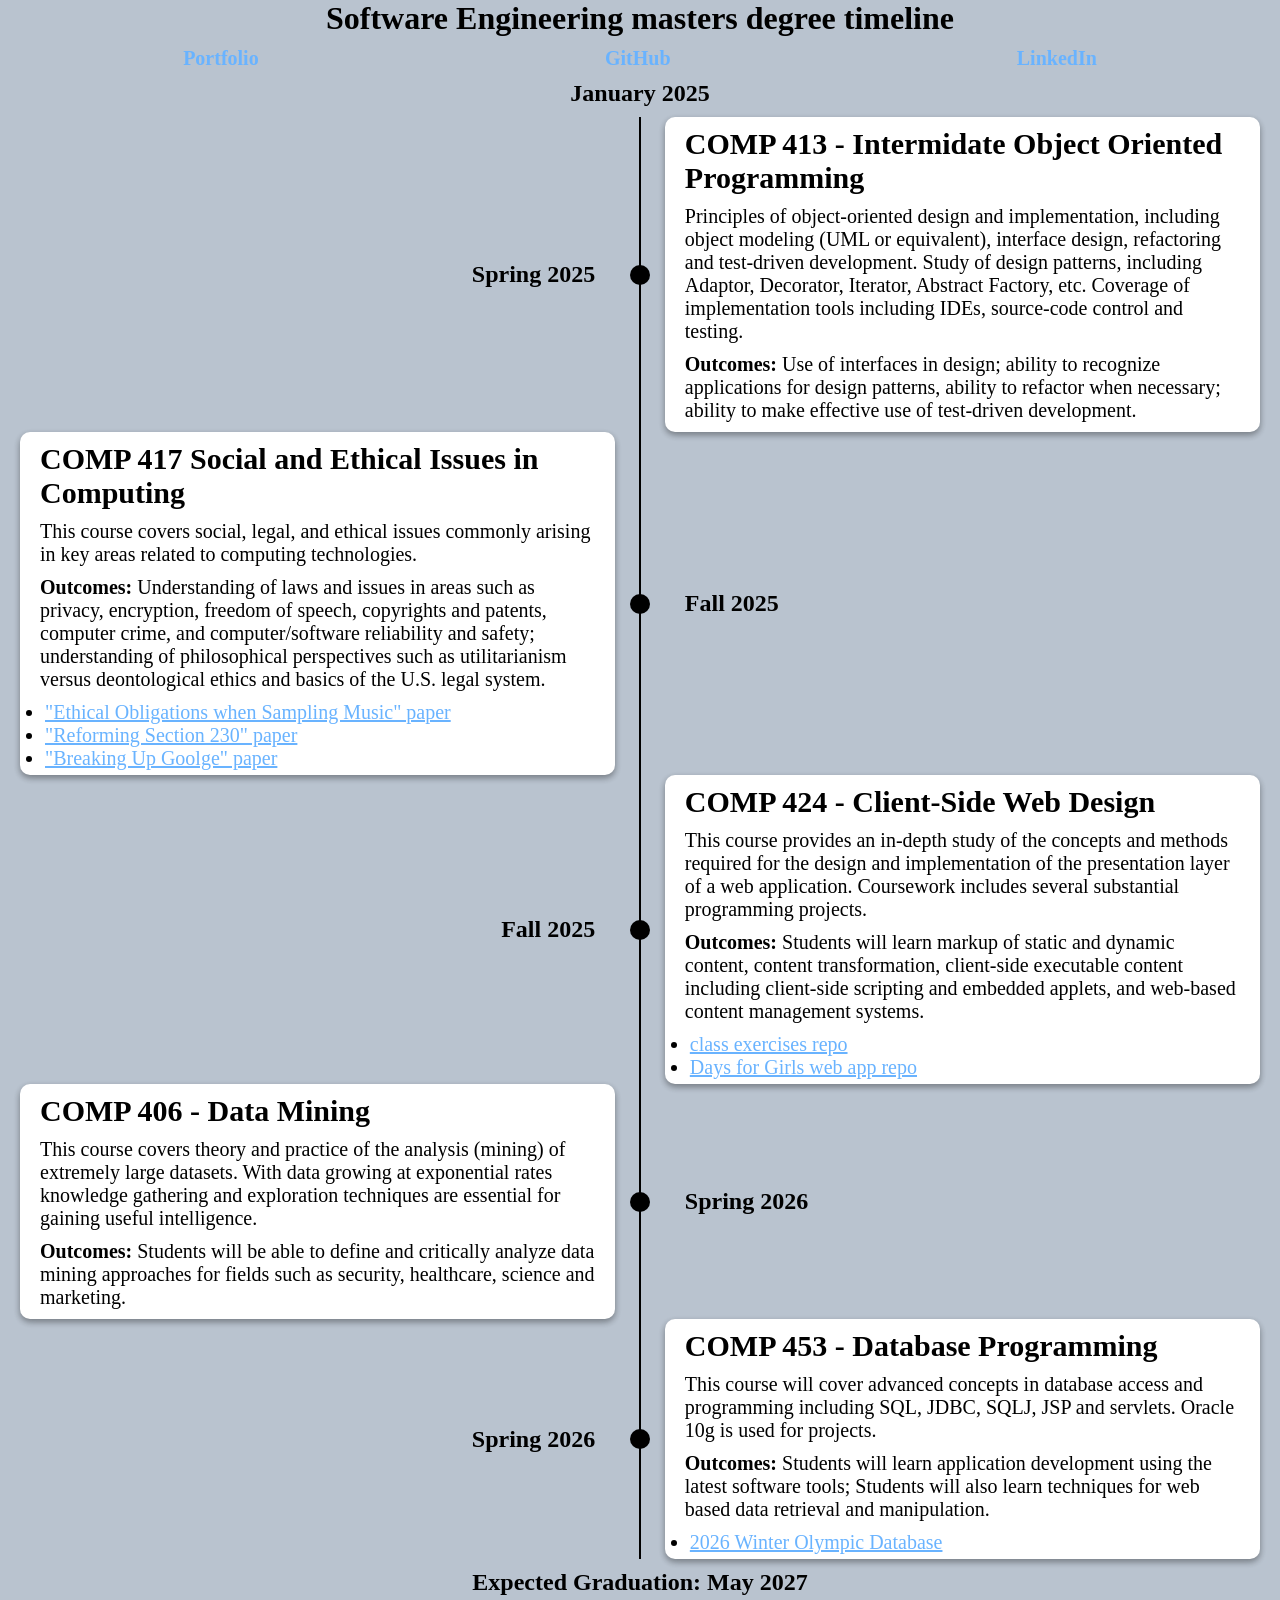
==== index.html @ 62dbe73b "Update index.html" ====
<!DOCTYPE html>
<html lang="en">
  <head>
    <meta charset="UTF-8" />
    <meta name="viewport" content="width=device-width, initial-scale=1.0" />
    <title>SE masters degree timeline</title>
    <link rel="stylesheet" href="style.css" />
  </head>

  <body>
    <header>
      <h1>Software Engineering masters degree timeline</h1>
      <nav>
        <a href="https://ryanmontville.com/">Portfolio</a>
        <a href="https://github.com/ryan-montville" target="_blanklin"
          >GitHub</a
        >
        <a href="https://www.linkedin.com/in/ryanmontville/" target="_blank"
          >LinkedIn</a
        >
      </nav>
    </header>
    <h2 class="start">January 2025</h2>
    <div id="container">
      <div id="timeline"></div>
      <div class="left course">
        <div class="date">
          <h2>Spring 2025</h2>
        </div>
        <div class="point-wrapper">
          <span class="point"></span>
        </div>
        <article>
          <h2>COMP 413 - Intermidate Object Oriented Programming</h2>
          <p>
            Principles of object-oriented design and implementation, including
            object modeling (UML or equivalent), interface design, refactoring
            and test-driven development. Study of design patterns, including
            Adaptor, Decorator, Iterator, Abstract Factory, etc. Coverage of
            implementation tools including IDEs, source-code control and
            testing.
          </p>
          <p>
            <b>Outcomes:</b> Use of interfaces in design; ability to recognize
            applications for design patterns, ability to refactor when
            necessary; ability to make effective use of test-driven development.
          </p>
        </article>
      </div>
      <div class="right course">
        <div class="date">
          <h2>Fall 2025</h2>
        </div>
        <div class="point-wrapper">
          <span class="point"></span>
        </div>
        <article>
          <h2>COMP 417 Social and Ethical Issues in Computing</h2>
          <p>
            This course covers social, legal, and ethical issues commonly
            arising in key areas related to computing technologies.
          </p>
          <p>
            <b>Outcomes:</b> Understanding of laws and issues in areas such as
            privacy, encryption, freedom of speech, copyrights and patents,
            computer crime, and computer/software reliability and safety;
            understanding of philosophical perspectives such as utilitarianism
            versus deontological ethics and basics of the U.S. legal system.
          </p>
          <ul>
            <li>
              <a
                href="https://github.com/ryan-montville/ryan-montville.github.io/blob/main/papers/COMP-417_Ethical_Obligations_when_Sampling_Music.docx.pdf"
                target="_blank"
                >"Ethical Obligations when Sampling Music" paper</a
              >
            </li>
            <li>
              <a
                href="https://github.com/ryan-montville/ryan-montville.github.io/blob/main/papers/COMP-417_Reforming_Section_230.pdf"
                target="_blank"
                >"Reforming Section 230" paper</a
              >
            </li>
            <li>
              <a
                href="https://github.com/ryan-montville/ryan-montville.github.io/blob/main/papers/COMP-417_Breaking-Up-Goolge.pdf"
                target="_blank"
                >"Breaking Up Goolge" paper</a
              >
            </li>
          </ul>
        </article>
      </div>
      <div class="left course">
        <div class="date">
          <h2>Fall 2025</h2>
        </div>

        <div class="point-wrapper">
          <span class="point"></span>
        </div>
        <article>
          <h2>COMP 424 - Client-Side Web Design</h2>
          <p>
            This course provides an in-depth study of the concepts and methods
            required for the design and implementation of the presentation layer
            of a web application. Coursework includes several substantial
            programming projects.
          </p>
          <p>
            <b>Outcomes:</b> Students will learn markup of static and dynamic
            content, content transformation, client-side executable content
            including client-side scripting and embedded applets, and web-based
            content management systems.
          </p>
          <ul>
            <li>
              <a href="https://github.com/ryan-montville/cs424ClassExercises"
                >class exercises repo</a
              >
            </li>
            <li>
              <a href="https://github.com/ryan-montville/days-for-girls-solon"
                >Days for Girls web app repo</a
              >
            </li>
          </ul>
        </article>
      </div>
      <div class="right course">
        <div class="date">
          <h2>Spring 2026</h2>
        </div>

        <div class="point-wrapper">
          <span class="point"></span>
        </div>
        <article>
          <h2>COMP 406 - Data Mining</h2>
          <p>
            This course covers theory and practice of the analysis (mining) of
            extremely large datasets. With data growing at exponential rates
            knowledge gathering and exploration techniques are essential for
            gaining useful intelligence.
          </p>
          <p>
            <b>Outcomes:</b> Students will be able to define and critically
            analyze data mining approaches for fields such as security,
            healthcare, science and marketing.
          </p>
        </article>
      </div>
      <div class="left course">
        <div class="date">
          <h2>Spring 2026</h2>
        </div>
        <div class="point-wrapper">
          <span class="point"></span>
        </div>
        <article>
          <h2>COMP 453 - Database Programming</h2>
          <p>
            This course will cover advanced concepts in database access and
            programming including SQL, JDBC, SQLJ, JSP and servlets. Oracle 10g
            is used for projects.
          </p>
          <p>
            <b>Outcomes:</b> Students will learn application development using
            the latest software tools; Students will also learn techniques for
            web based data retrieval and manipulation.
          </p>
          <ul>
            <li><a href="https://github.com/ryan-montville/winter-olympic-database">2026 Winter Olympic Database</a></li>
          </ul>
        </article>
      </div>
    </div>
    <h2 class="end">Expected Graduation: May 2027</h2>
  </body>
</html>
---- style.css ----
* {
    padding: 0;
    margin: 0;
}

@media (prefers-color-scheme: dark) {
    :root {
        --body-background-color: #1a1a1a;
        --body-color: #ccc;
        --nav-background-color: #630d83;
        --main-background-color: #2e2e2e;
        --link-color: #69b3ff;
    }
}
@media (prefers-color-scheme: light) {
    :root {
        --body-background-color: #b9c3cf;
        --body-color: #000;
        --nav-background-color: #a630d2;
        --main-background-color: #fff;
        --link-color: #69b3ff;

    }
}

body {
    position: relative;
    z-index: 1;
    background-color: var(--body-background-color);
    color: var(--body-color);
    overflow-x: hidden;
    width: 100vw;
}

header h1 {
    text-align: center;
}

nav {
    display: flex;
    justify-content: space-around;
    margin: 10px;
}

a {
    color: var(--link-color);
}

nav a {
    font-size: 20px;
    font-weight: bold;
    text-decoration: none;
}

nav a:hover {
    text-decoration: underline;
}

.start, .end {
    text-align: center;
    margin: 10px;
}

#container {
    margin: 0 20px;
    position: relative;
}

#timeline {
    position: absolute;
    left: 50%;
    transform: translateX(-50%);
    top: 0;
    bottom: 0;
    width: 2px;
    background-color: var(--body-color);
}

.left,
.right {
    justify-content: space-between;
    align-items: center;
}

.right {
    flex-direction: row-reverse;
}

.course {
    display: flex;
    width: 100%;
}

.date {
    flex-basis: 48%;
}

.left .date {
    text-align: right;
}

.right .date {
    text-align: left;
}

.point {
    display: block;
    width: 20px;
    height: 20px;
    flex-basis: 2%;
    background-color: var(--body-color);
    border-radius: 20px;
}

.course article {
    background-color: var(--main-background-color);
    flex-basis: 48%;
    font-size: 20px;
    border-radius: 10px;
    box-shadow:
        0 3px 6px rgba(0, 0, 0, 0.16),
        0 3px 6px rgba(0, 0, 0, 0.23);
}

.course article p, .course h2 {
    margin: 10px 20px;
}

ul {
    margin: 5px 25px;
}


@media (max-width: 800px) {
    .left,
    .right {
        flex-direction: column;
    }
    article {
        margin-bottom: 20px;
    }
    #timeline {
        display: none;
    }
    .point-wrapper {
        display: none;
    }
    .right .date,
    .left .date {
        text-align: left;
    }
}
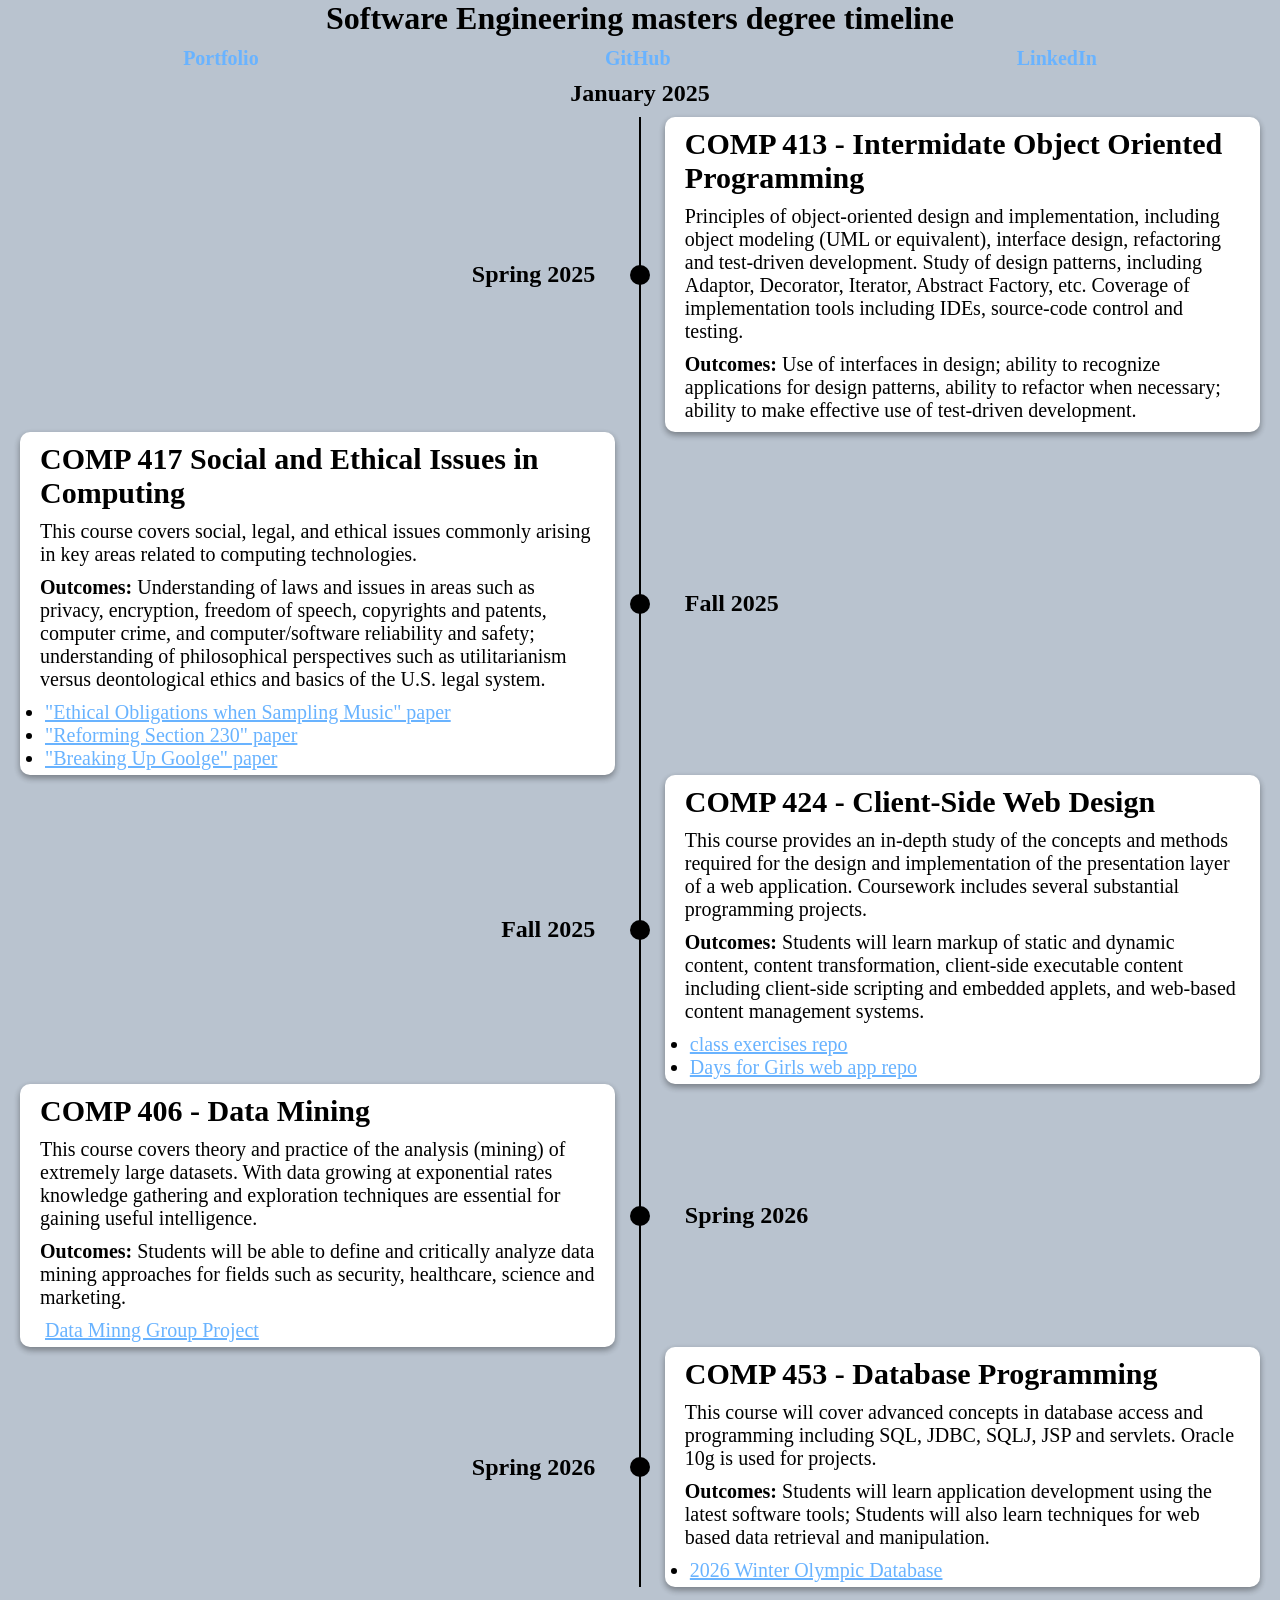
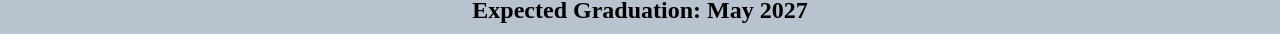
==== commit 220cea1f: "Update index.html" ====
--- a/index.html
+++ b/index.html
@@ -149,6 +149,9 @@
             analyze data mining approaches for fields such as security,
             healthcare, science and marketing.
           </p>
+          <ul>
+            <a href="https://github.com/ryan-montville/comp-406-group-project">Data Minng Group Project</a>
+          </ul>
         </article>
       </div>
       <div class="left course">
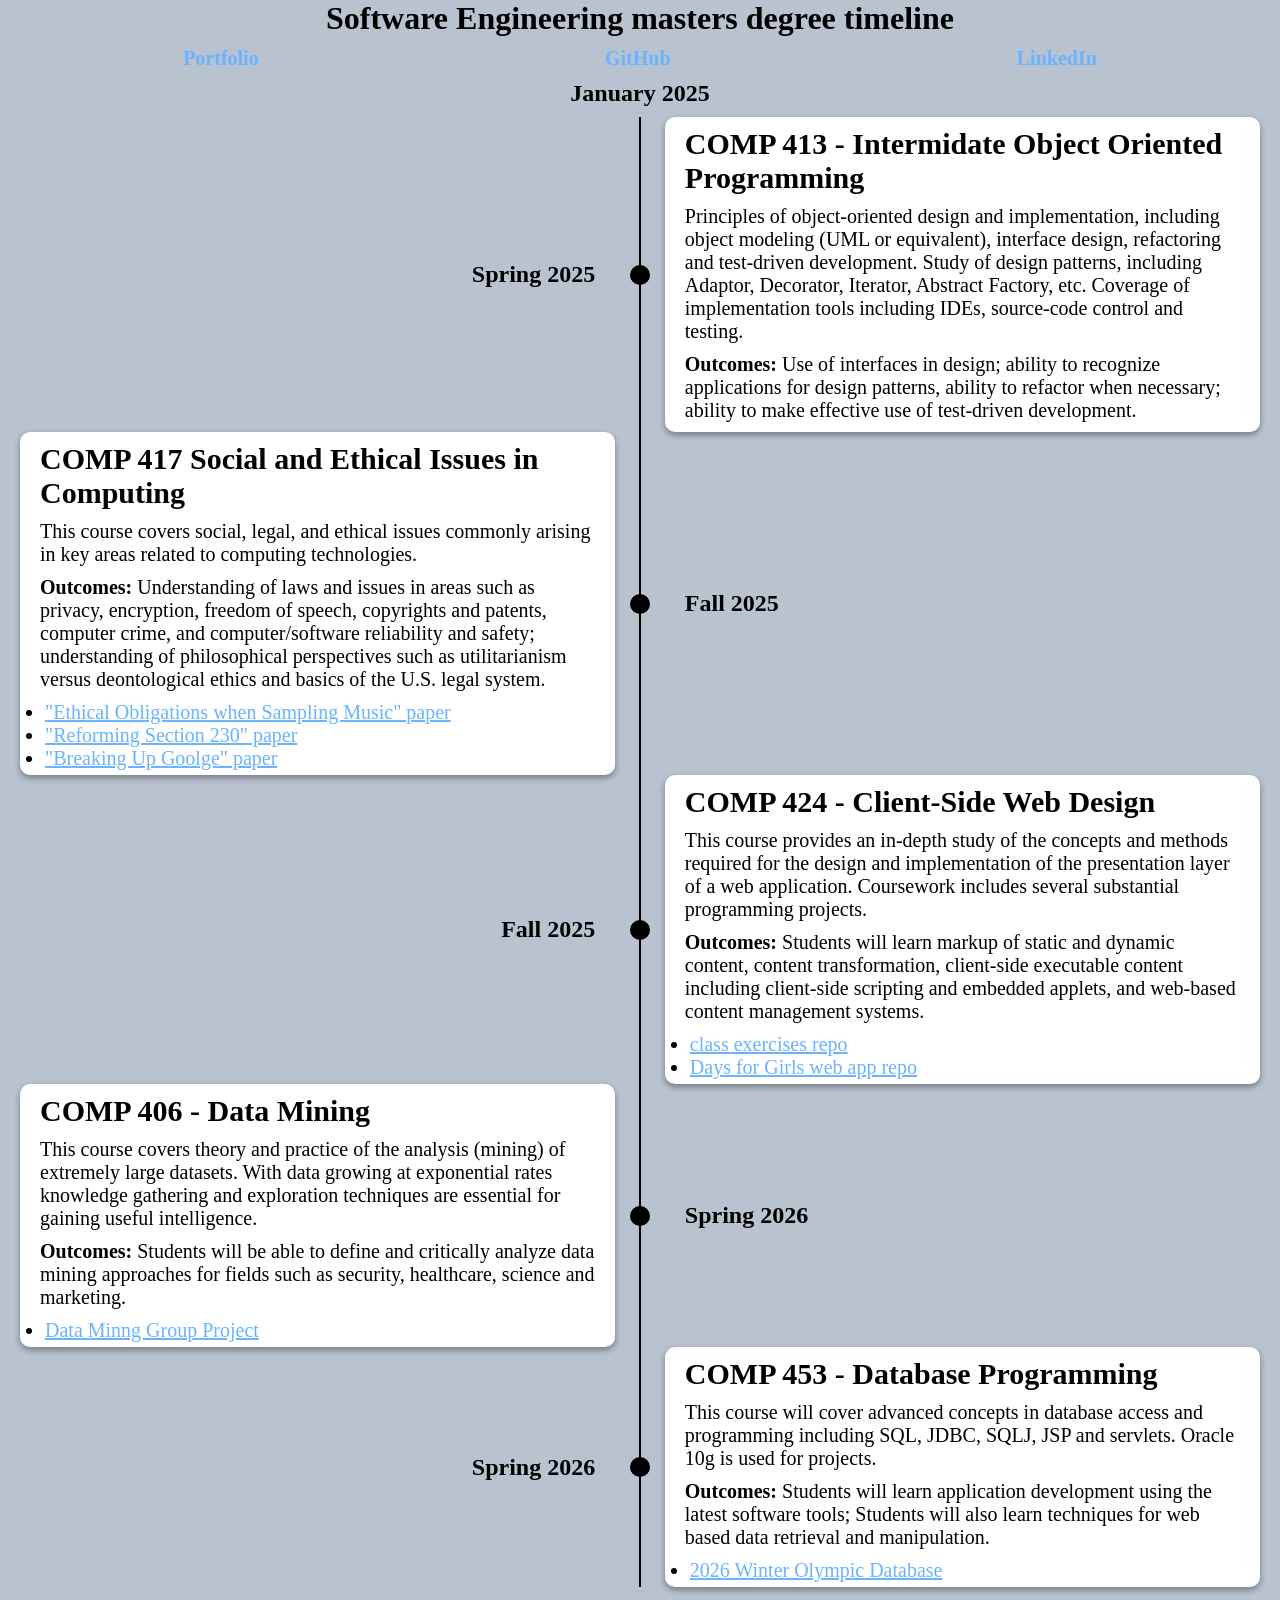
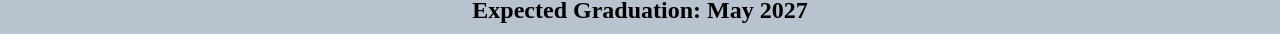
==== commit 5f881828: "Update index.html" ====
--- a/index.html
+++ b/index.html
@@ -150,7 +150,7 @@
             healthcare, science and marketing.
           </p>
           <ul>
-            <a href="https://github.com/ryan-montville/comp-406-group-project">Data Minng Group Project</a>
+            <li><a href="https://github.com/ryan-montville/comp-406-group-project">Data Minng Group Project</a></li>
           </ul>
         </article>
       </div>
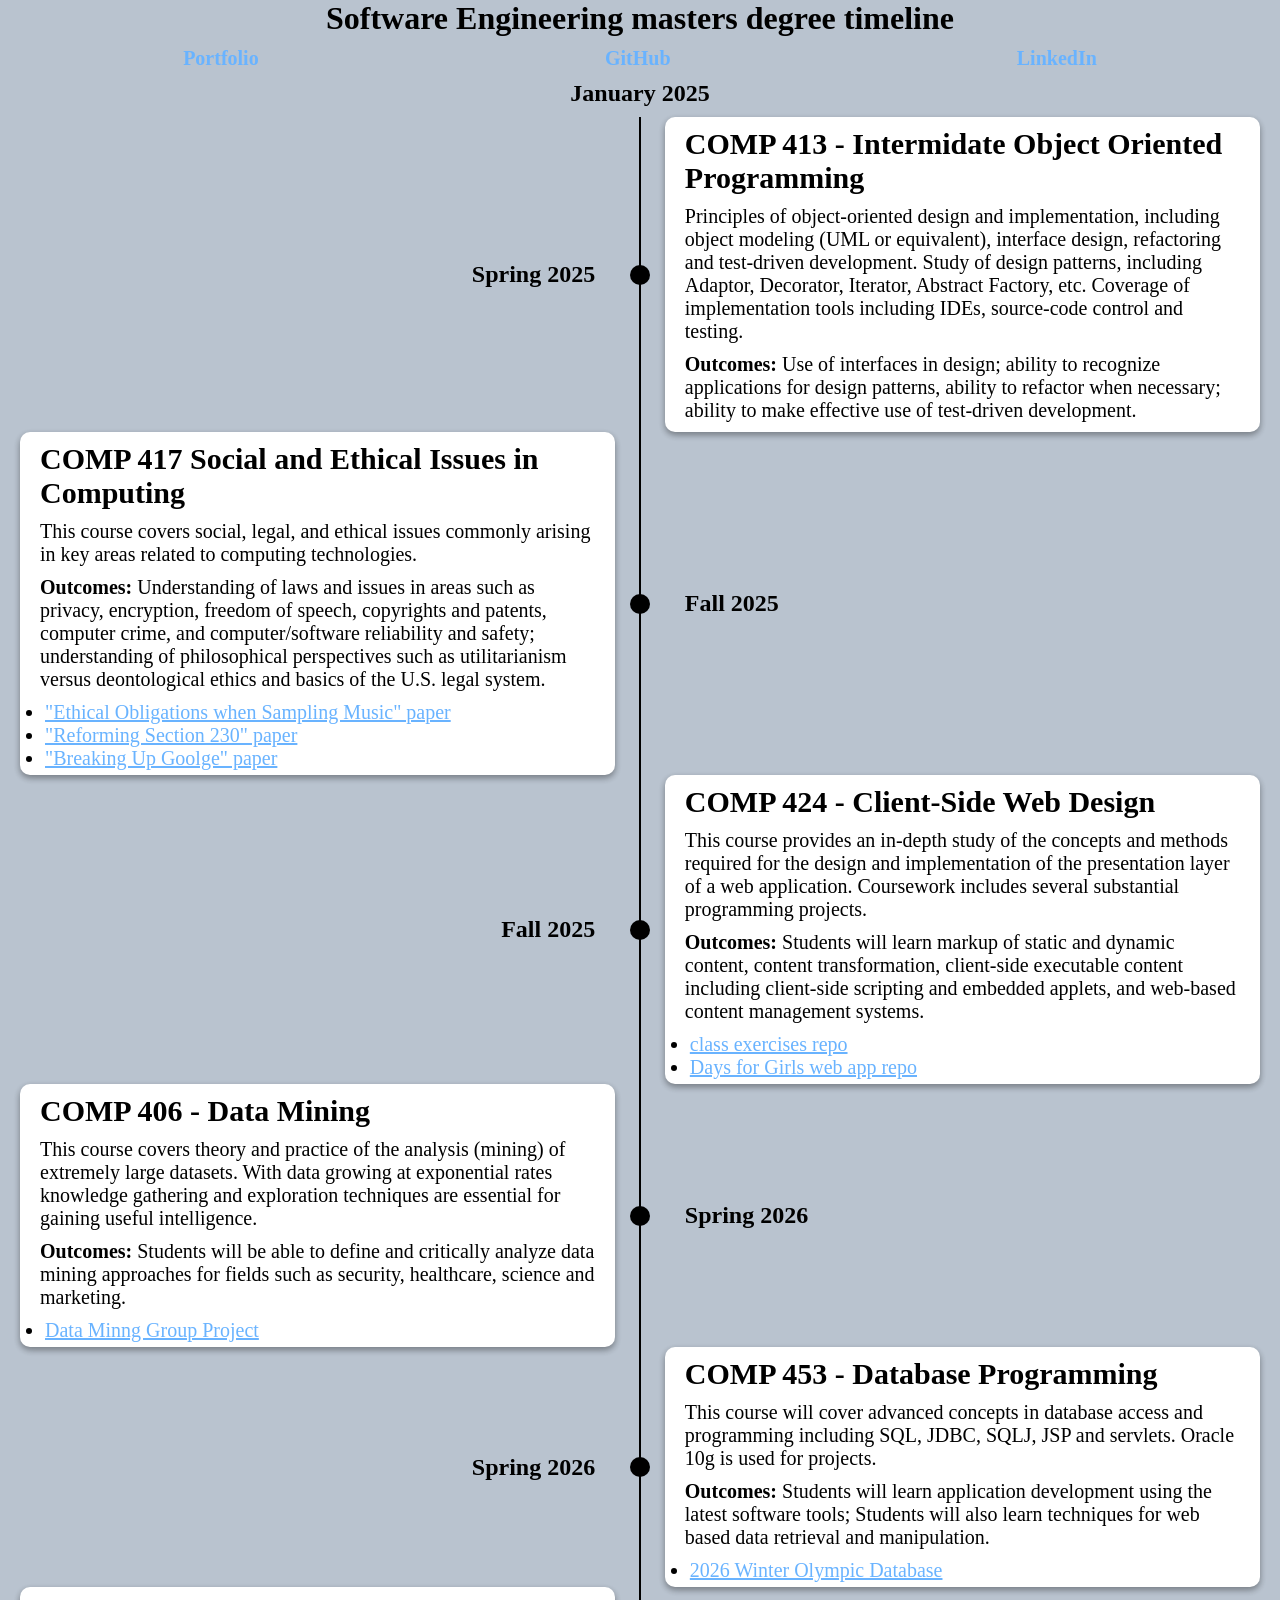
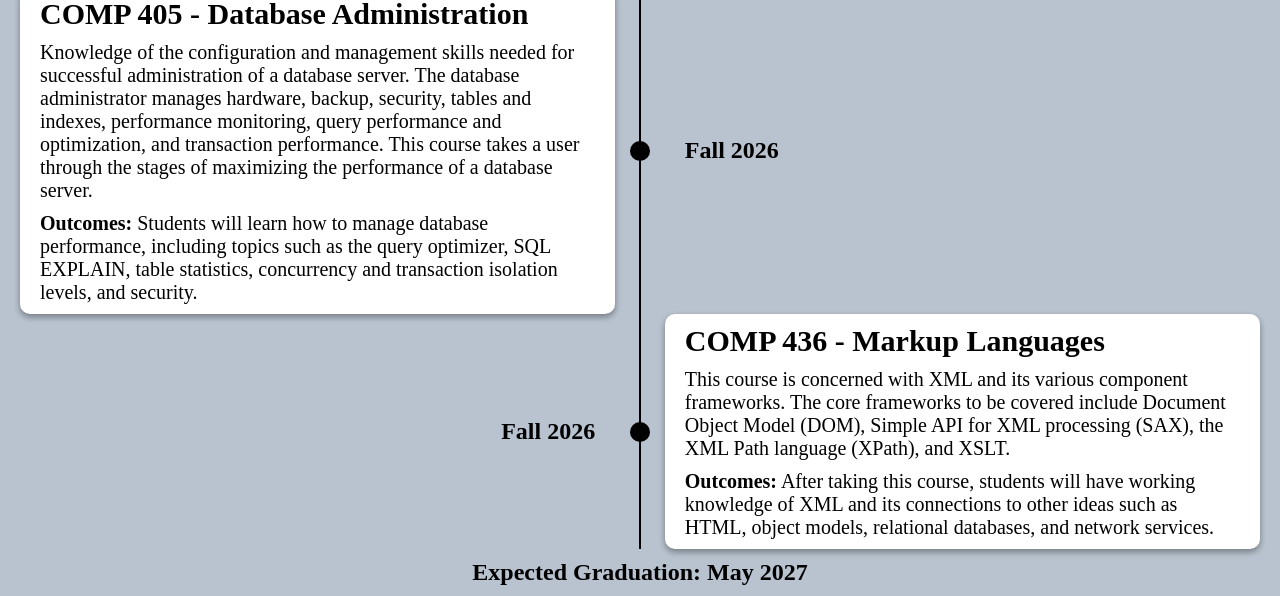
==== commit 88cb1846: "Adding fall 2026 classes" ====
--- a/index.html
+++ b/index.html
@@ -178,6 +178,40 @@
           </ul>
         </article>
       </div>
+    <div class="right course">
+        <div class="date">
+          <h2>Fall 2026</h2>
+        </div>
+        <div class="point-wrapper">
+          <span class="point"></span>
+        </div>
+        <article>
+          <h2>COMP 405 - Database Administration</h2>
+          <p>
+            Knowledge of the configuration and management skills needed for successful administration of a database server. The database administrator manages hardware, backup, security, tables and indexes, performance monitoring, query performance and optimization, and transaction performance. This course takes a user through the stages of maximizing the performance of a database server.
+          </p>
+          <p>
+            <b>Outcomes:</b> Students will learn how to manage database performance, including topics such as the query optimizer, SQL EXPLAIN, table statistics, concurrency and transaction isolation levels, and security.
+          </p>
+        </article>
+      </div>
+      <div class="left course">
+        <div class="date">
+          <h2>Fall 2026</h2>
+        </div>
+        <div class="point-wrapper">
+          <span class="point"></span>
+        </div>
+        <article>
+          <h2>COMP 436 - Markup Languages</h2>
+          <p>
+           This course is concerned with XML and its various component frameworks. The core frameworks to be covered include Document Object Model (DOM), Simple API for XML processing (SAX), the XML Path language (XPath), and XSLT.
+          </p>
+          <p>
+            <b>Outcomes:</b> After taking this course, students will have working knowledge of XML and its connections to other ideas such as HTML, object models, relational databases, and network services.
+          </p>
+        </article>
+      </div>
     </div>
     <h2 class="end">Expected Graduation: May 2027</h2>
   </body>
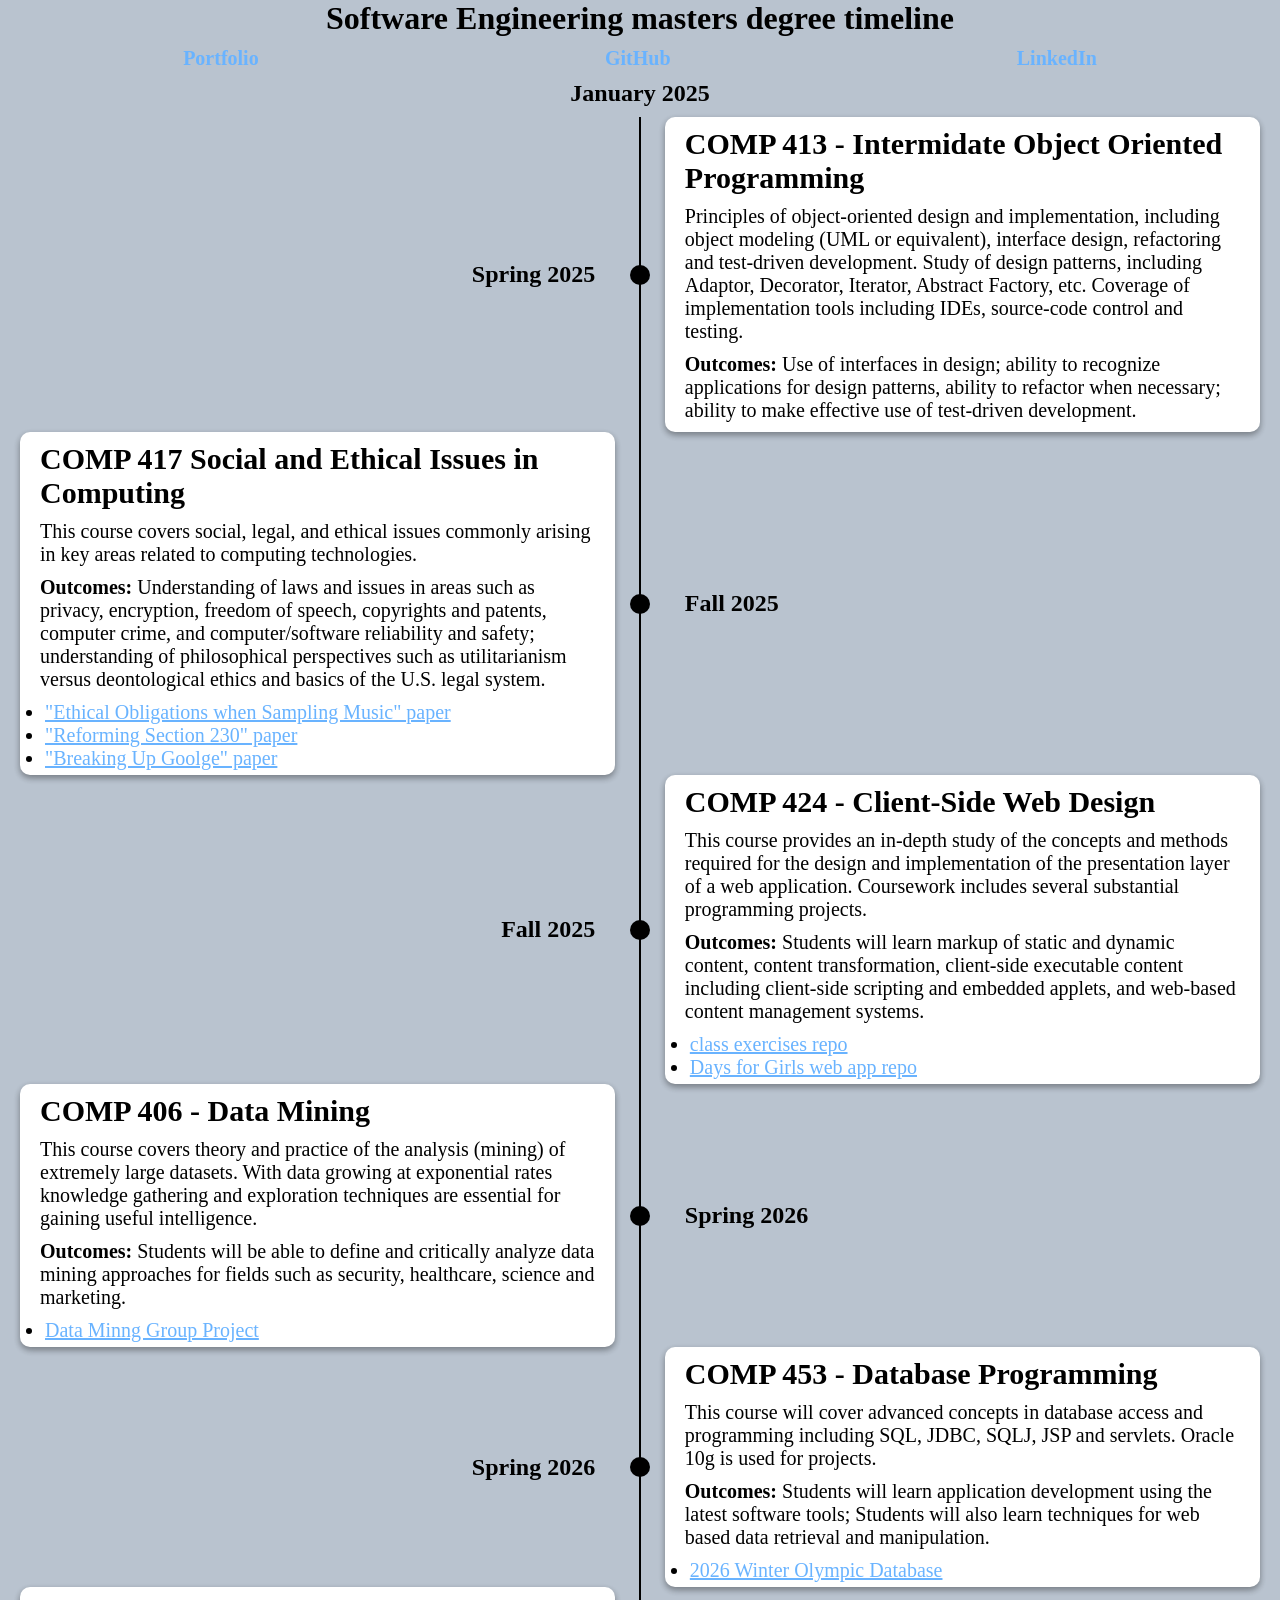
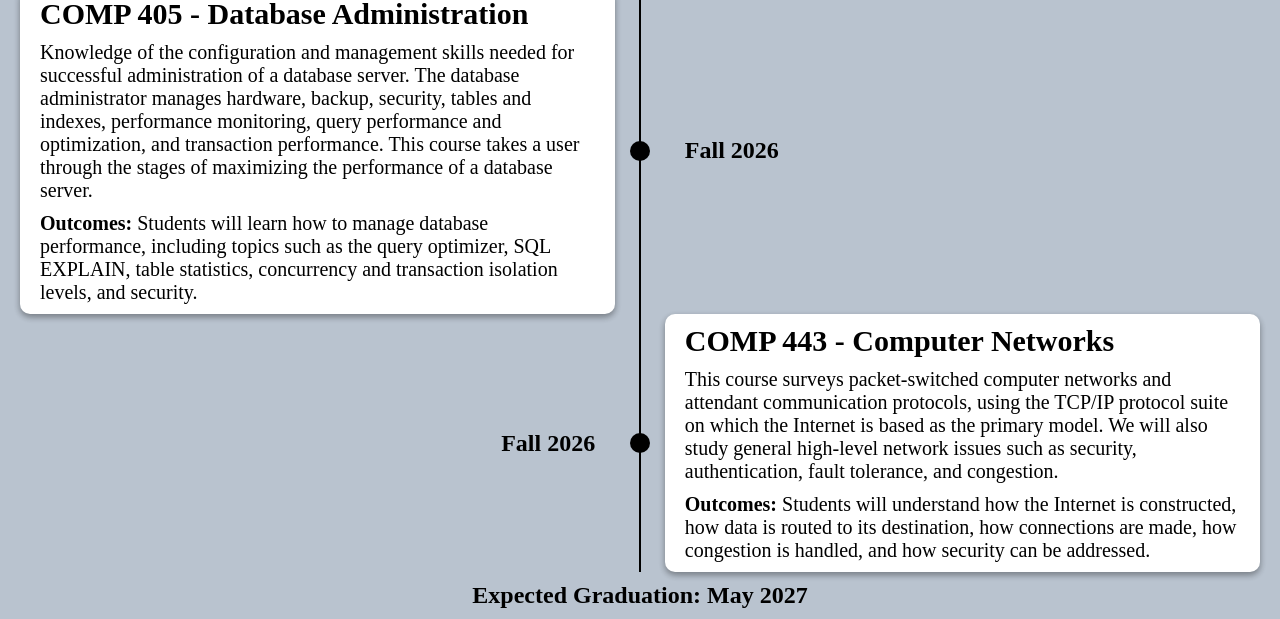
==== commit 233275cc: "updating courses" ====
--- a/index.html
+++ b/index.html
@@ -203,13 +203,12 @@
           <span class="point"></span>
         </div>
         <article>
-          <h2>COMP 436 - Markup Languages</h2>
-          <p>
-           This course is concerned with XML and its various component frameworks. The core frameworks to be covered include Document Object Model (DOM), Simple API for XML processing (SAX), the XML Path language (XPath), and XSLT.
-          </p>
-          <p>
-            <b>Outcomes:</b> After taking this course, students will have working knowledge of XML and its connections to other ideas such as HTML, object models, relational databases, and network services.
-          </p>
+          <h2>COMP 443 - Computer Networks</h2>
+          <p>
+          This course surveys packet-switched computer networks and attendant communication protocols, using the TCP/IP protocol suite on which the Internet is based as the primary model. We will also study general high-level network issues such as security, authentication, fault tolerance, and congestion.
+          </p>
+          <p>
+            <b>Outcomes:</b> Students will understand how the Internet is constructed, how data is routed to its destination, how connections are made, how congestion is handled, and how security can be addressed.
         </article>
       </div>
     </div>
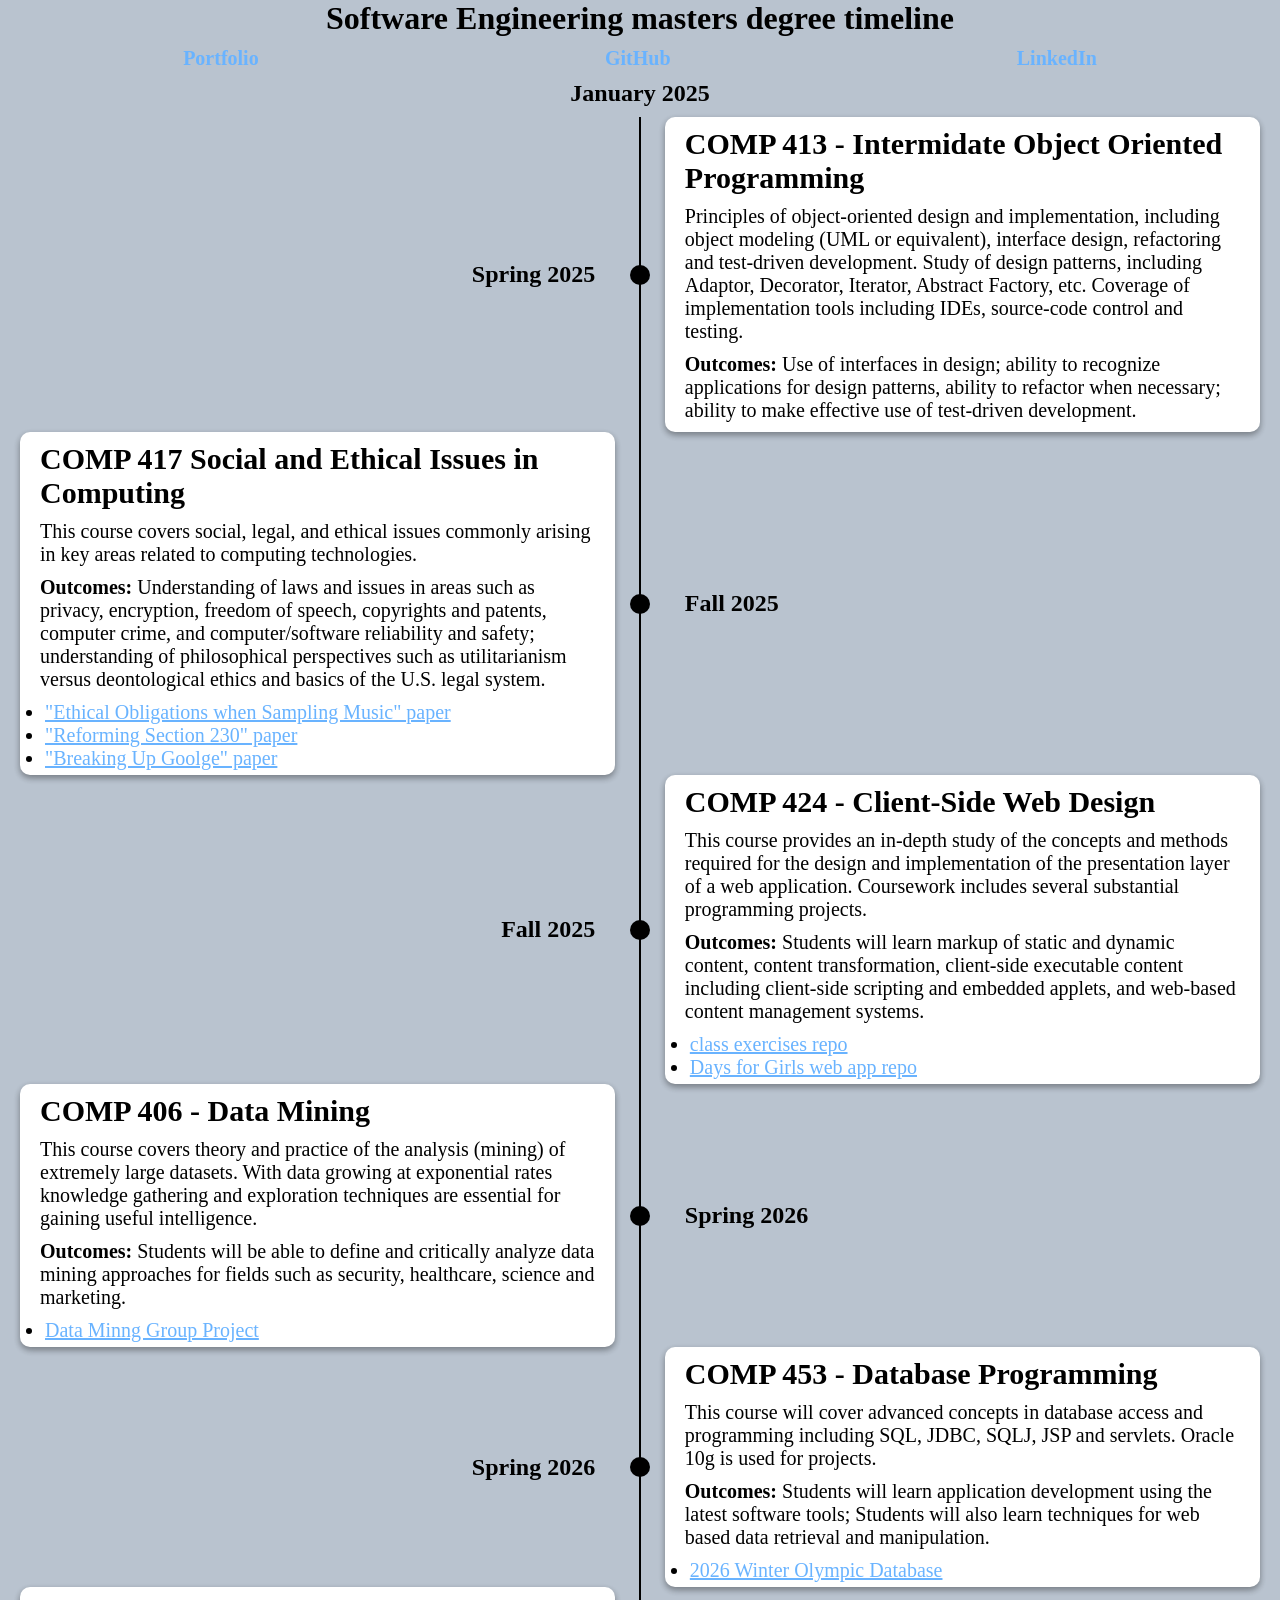
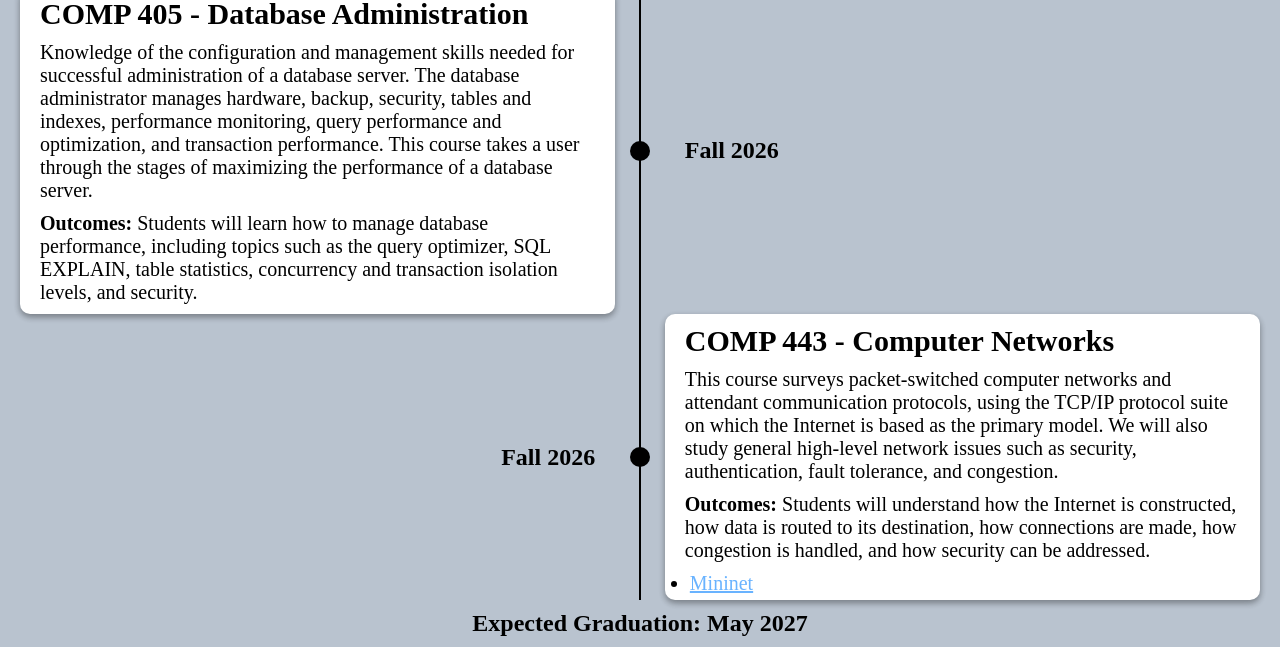
==== commit f11691b5: "Adding mininet project" ====
--- a/index.html
+++ b/index.html
@@ -209,6 +209,10 @@
           </p>
           <p>
             <b>Outcomes:</b> Students will understand how the Internet is constructed, how data is routed to its destination, how connections are made, how congestion is handled, and how security can be addressed.
+          </p>
+          <ul>
+            <li><a href="https://github.com/ryan-montville/COMP-443-Mininet">Mininet</a></li>
+          </ul>
         </article>
       </div>
     </div>
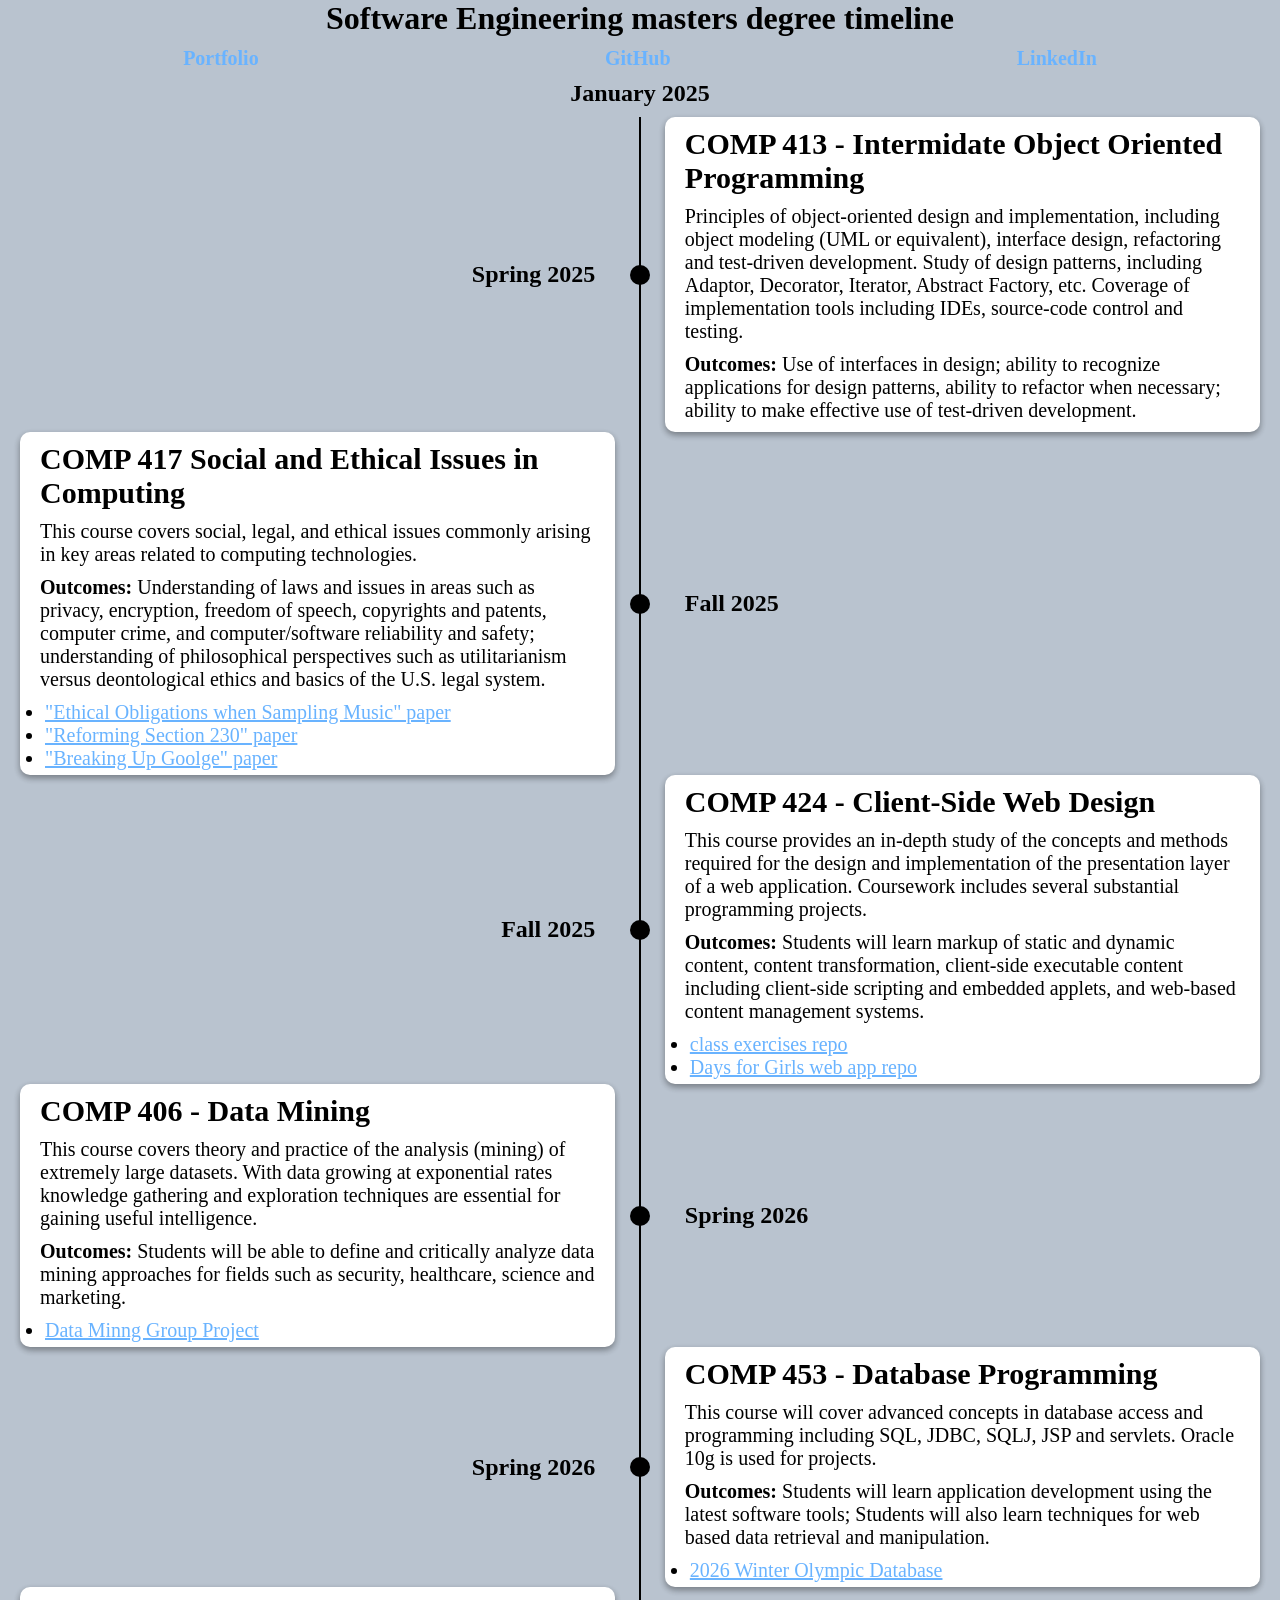
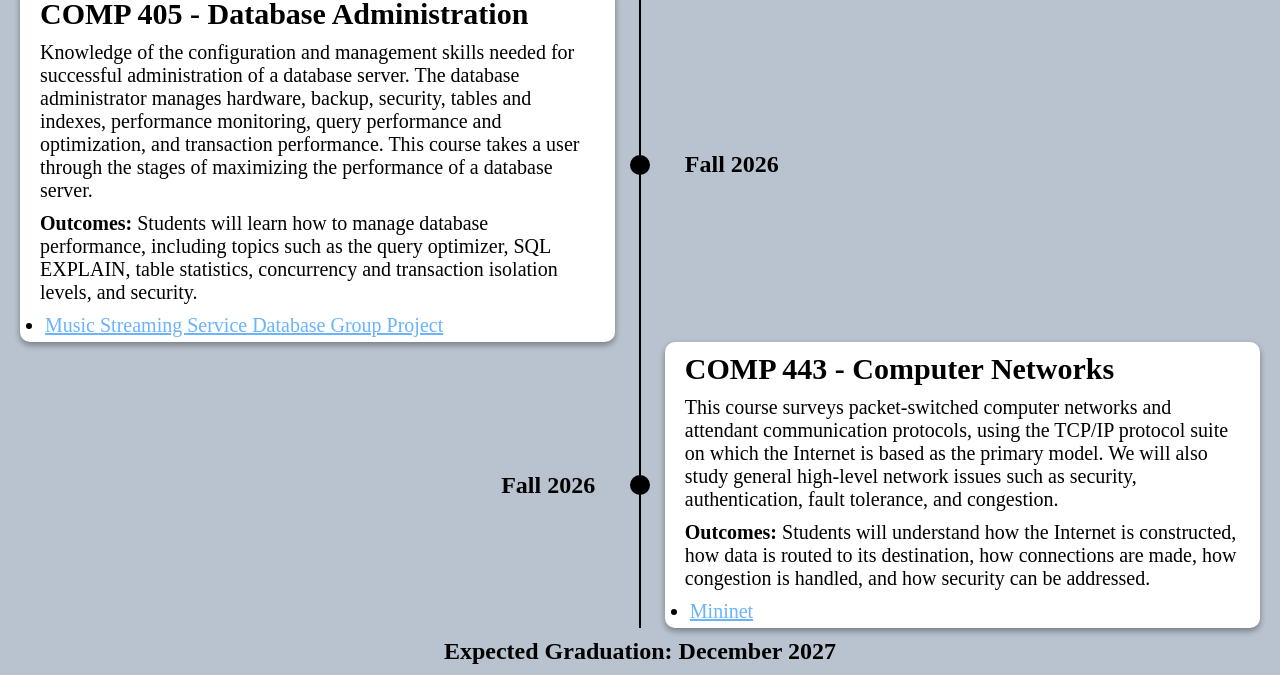
==== commit bec8c6db: "Update index.html" ====
--- a/index.html
+++ b/index.html
@@ -193,6 +193,9 @@
           <p>
             <b>Outcomes:</b> Students will learn how to manage database performance, including topics such as the query optimizer, SQL EXPLAIN, table statistics, concurrency and transaction isolation levels, and security.
           </p>
+          <ul>
+            <li><a href="https://github.com/ryan-montville/COMP-405-Group-Project">Music Streaming Service Database Group Project</a></li>
+          </ul>
         </article>
       </div>
       <div class="left course">
@@ -216,6 +219,6 @@
         </article>
       </div>
     </div>
-    <h2 class="end">Expected Graduation: May 2027</h2>
+    <h2 class="end">Expected Graduation: December 2027</h2>
   </body>
 </html>
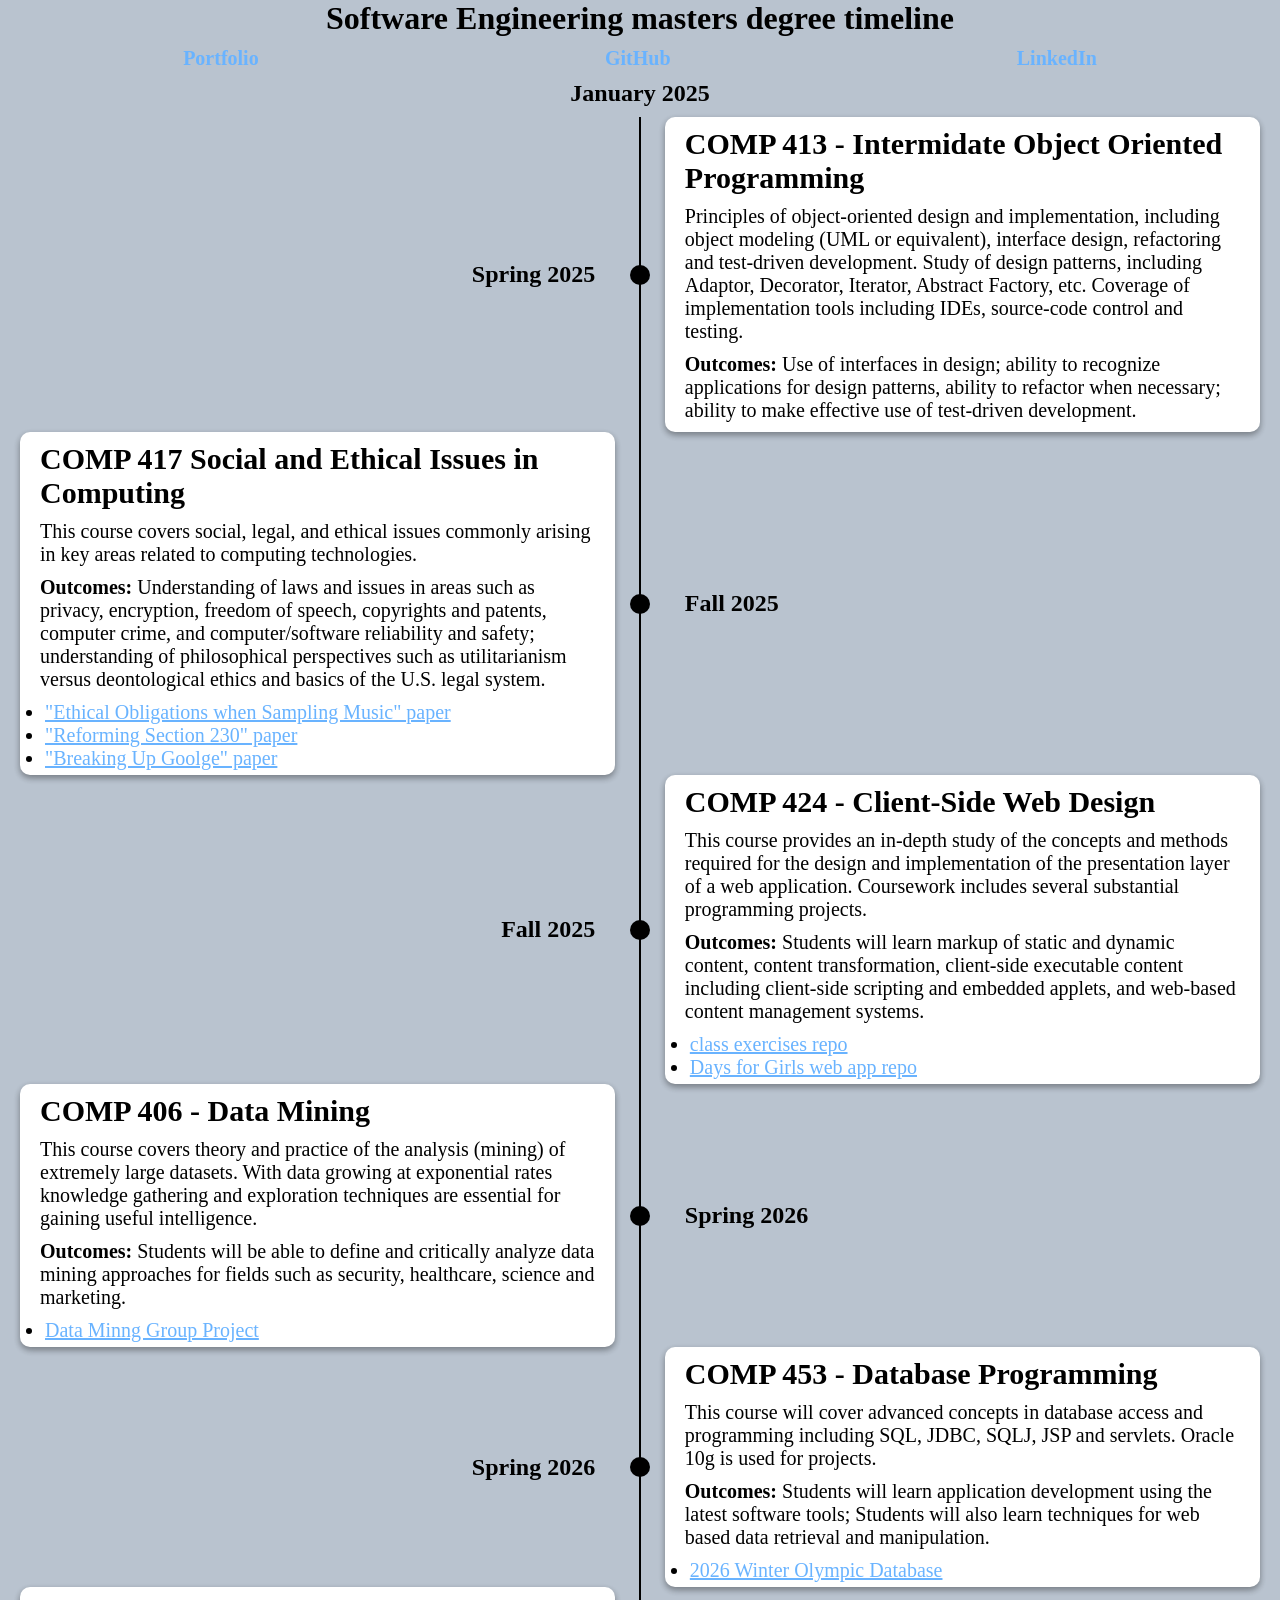
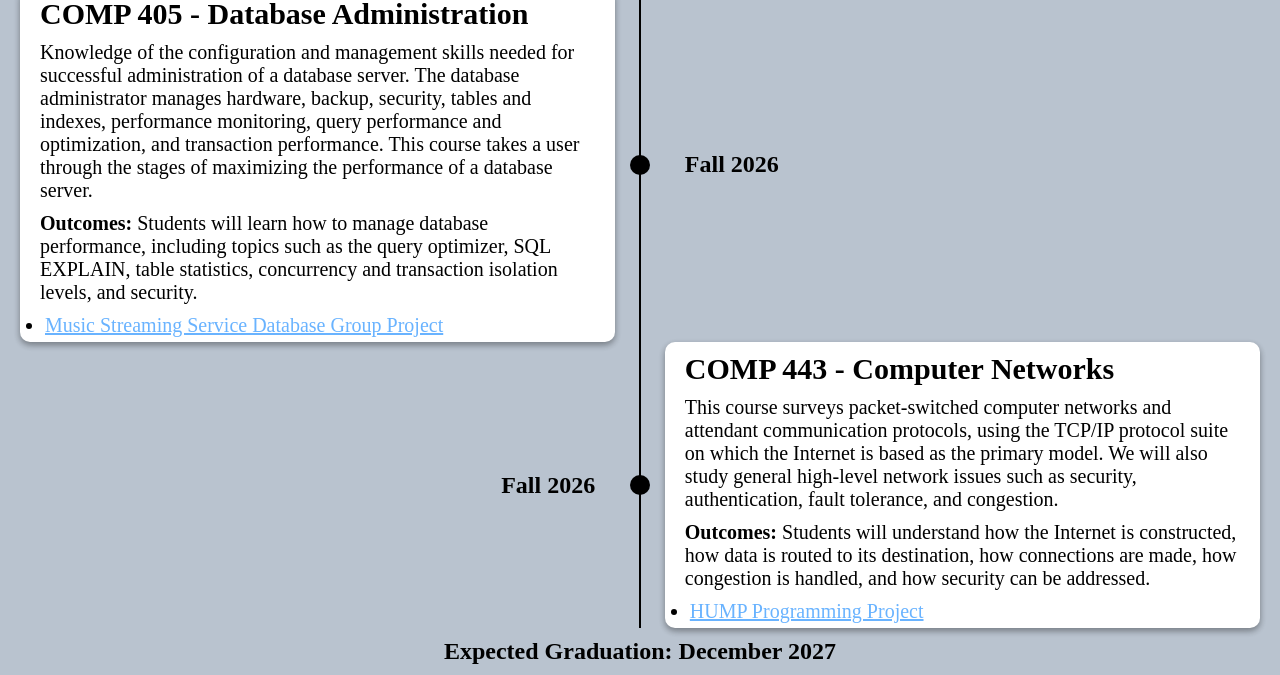
==== commit b6a54de3: "updating comp 443 project" ====
--- a/index.html
+++ b/index.html
@@ -214,7 +214,7 @@
             <b>Outcomes:</b> Students will understand how the Internet is constructed, how data is routed to its destination, how connections are made, how congestion is handled, and how security can be addressed.
           </p>
           <ul>
-            <li><a href="https://github.com/ryan-montville/COMP-443-Mininet">Mininet</a></li>
+            <li><a href="https://github.com/ryan-montville/COMP-443-HUMP">HUMP Programming Project</a></li>
           </ul>
         </article>
       </div>
